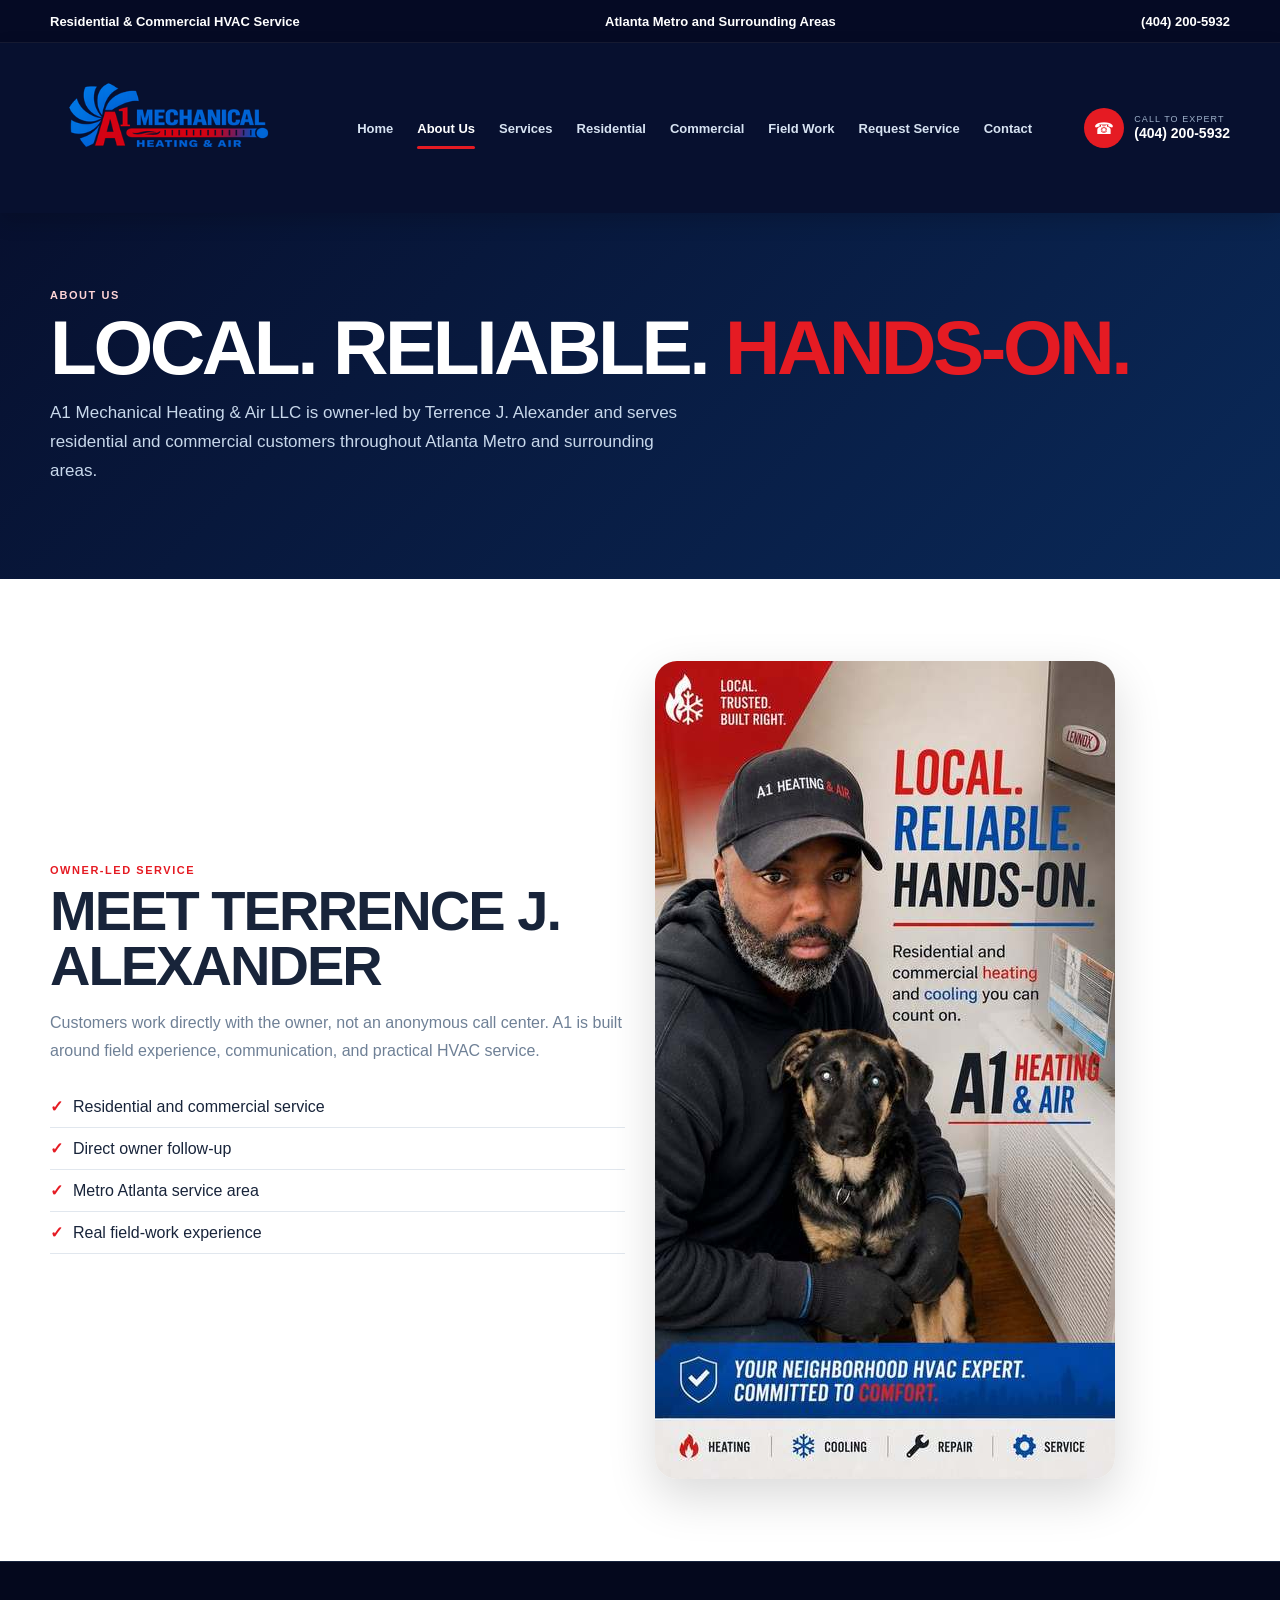
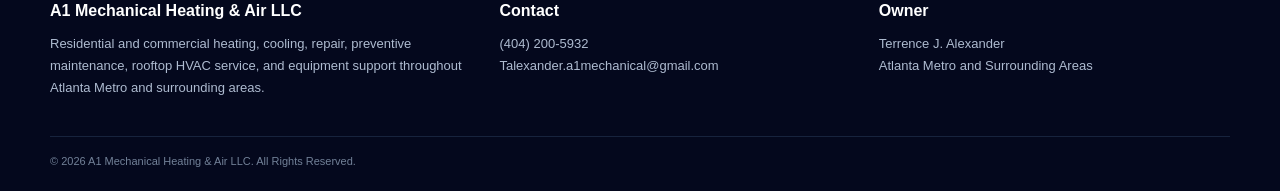
==== about.html @ 8cfcb60a "Add about.html" ====
<!doctype html><html lang="en"><head><meta charset="utf-8"><meta name="viewport" content="width=device-width,initial-scale=1"><title>About | A1 Mechanical Heating & Air</title><meta name="description" content="A1 Mechanical Heating & Air LLC - Metro Atlanta HVAC services."><style>:root{--navy:#07102f;--navy2:#0d1b3d;--blue:#0875d8;--red:#e51b23;--red2:#bd1118;--white:#fff;--soft:#f4f7fb;--ink:#18243a;--muted:#6f8096;--line:#dbe3ec}*{box-sizing:border-box}html{scroll-behavior:smooth}body{margin:0;font-family:Arial,Helvetica,sans-serif;color:var(--ink);background:var(--soft)}a{text-decoration:none;color:inherit}img{max-width:100%;display:block}.container{width:min(1180px,calc(100% - 36px));margin:auto}.topbar{background:#050a24;color:#fff;border-bottom:1px solid rgba(255,255,255,.07)}.topbar .container{min-height:42px;display:flex;align-items:center;justify-content:space-between;gap:18px;font-size:13px;font-weight:700}.site-header{background:var(--navy);position:sticky;top:0;z-index:50;box-shadow:0 8px 20px rgba(0,0,0,.16)}.nav{min-height:86px;display:flex;align-items:center;justify-content:space-between;gap:24px}.logo img{width:255px;height:auto}.tabs{display:flex;align-items:center;gap:24px;color:#d7e3f2;font-weight:700;font-size:13px}.tabs a{position:relative;padding:33px 0}.tabs a:hover,.tabs a.active{color:#fff}.tabs a.active:after{content:"";position:absolute;left:0;right:0;bottom:20px;height:3px;background:var(--red);border-radius:3px}.callbox{display:flex;align-items:center;gap:10px;color:#fff}.callcircle{width:40px;height:40px;border-radius:50%;background:var(--red);display:grid;place-items:center}.callbox small{display:block;color:#9db0c9;font-size:9px;text-transform:uppercase;letter-spacing:.12em}.callbox b{font-size:14px}.mobile-nav{display:none;background:var(--red);padding:10px 13px;border-radius:999px;color:#fff;font-size:12px;font-weight:900}.hero-wrap{background:var(--navy);padding:30px 0 56px}.hero{min-height:620px;border-radius:28px;overflow:hidden;background:linear-gradient(135deg,#074f86,#087db2 60%,#1aa4cc);display:grid;grid-template-columns:1.05fr .95fr;position:relative;box-shadow:0 30px 70px rgba(0,0,0,.35)}.hero-media{position:relative;min-height:620px;background:#0a2346;overflow:hidden}.hero-media img{width:100%;height:100%;object-fit:cover;object-position:center top}.hero-copy{padding:72px 54px 140px 48px;color:#fff;display:flex;flex-direction:column;justify-content:center}.kicker{color:#ffd5d7;text-transform:uppercase;letter-spacing:.14em;font-size:11px;font-weight:900;margin-bottom:12px}.hero h1,.page-hero h1{margin:0;text-transform:uppercase;font-size:clamp(48px,6vw,82px);line-height:.9;letter-spacing:-.045em}.hero h1 span,.page-hero h1 span{color:var(--red)}.hero p{font-size:17px;line-height:1.65;color:#e3f1fb;max-width:560px;margin:20px 0 25px}.actions{display:flex;gap:12px;flex-wrap:wrap}.btn{display:inline-flex;justify-content:center;align-items:center;padding:14px 18px;border-radius:8px;font-size:12px;font-weight:900;text-transform:uppercase;letter-spacing:.04em}.btn-red{background:var(--red);color:#fff}.btn-red:hover{background:var(--red2)}.btn-light{background:#fff;color:var(--navy)}.hero-contact{position:absolute;right:0;bottom:0;width:300px;background:#eef2f7;color:var(--ink);padding:22px;border-radius:18px 0 0 0}.hero-contact h3{margin:0 0 7px;font-size:21px}.hero-contact p{font-size:12px;line-height:1.45;color:#66768b;margin:0 0 10px}.hero-contact strong{font-size:28px;color:var(--red)}.quickbar{width:min(900px,86%);margin:-54px auto 0;position:relative;z-index:5;background:#edf2f7;display:grid;grid-template-columns:repeat(4,1fr);box-shadow:0 18px 45px rgba(0,0,0,.2)}.quick{padding:18px 14px;text-align:center;border-right:1px solid #cad3de;font-weight:800;color:#1b283b}.quick:last-child{border:0}.quick .icon{display:block;font-size:26px;margin-bottom:6px}.quick:nth-child(odd) .icon{color:var(--red)}.quick:nth-child(even) .icon{color:var(--blue)}.section{padding:82px 0}.section.dark{background:var(--navy);color:#fff}.section.alt{background:#fff}.eyebrow{color:var(--red);font-size:11px;letter-spacing:.14em;text-transform:uppercase;font-weight:900}.section h2{font-size:clamp(36px,4.5vw,56px);line-height:.98;text-transform:uppercase;letter-spacing:-.035em;margin:8px 0 14px}.section-lead{max-width:760px;color:var(--muted);line-height:1.7}.dark .section-lead{color:#aebbd0}.card-grid{display:grid;grid-template-columns:repeat(4,1fr);gap:18px;margin-top:32px}.card{background:#fff;border:1px solid var(--line);border-radius:18px;padding:24px;box-shadow:0 14px 35px rgba(9,28,56,.08)}.dark .card{background:#0d1938;border-color:#213456;color:#fff}.card h3{margin:0 0 9px;font-size:22px}.card p{margin:0;color:var(--muted);line-height:1.65;font-size:13px}.dark .card p{color:#9eacc1}.card .mini{width:48px;height:48px;border-radius:13px;background:#152344;display:grid;place-items:center;font-size:24px;margin-bottom:15px}.feature-grid{display:grid;grid-template-columns:1fr 1fr;gap:22px;margin-top:34px}.feature{min-height:500px;border-radius:22px;overflow:hidden;position:relative;background:#0d1830}.feature img{width:100%;height:100%;object-fit:cover}.feature:after{content:"";position:absolute;inset:0;background:linear-gradient(transparent 48%,rgba(4,9,27,.95))}.feature-copy{position:absolute;left:28px;right:28px;bottom:28px;z-index:2;color:#fff}.feature-copy h3{margin:0;font-size:36px;text-transform:uppercase}.feature-copy p{margin:8px 0 12px;color:#d3dfed;line-height:1.55}.band{background:linear-gradient(90deg,var(--blue),#064f9f);color:#fff;padding:26px 0}.band .container{display:flex;align-items:center;justify-content:space-between;gap:20px}.band h3{margin:0;font-size:28px;text-transform:uppercase}.band p{margin:5px 0 0;color:#dbeeff}.gallery{display:grid;grid-template-columns:repeat(5,1fr);gap:14px;margin-top:30px}.gallery img{width:100%;aspect-ratio:3/4;object-fit:cover;border-radius:16px;box-shadow:0 14px 34px rgba(0,0,0,.12)}.page-hero{background:linear-gradient(135deg,var(--navy),#0a2958);color:#fff;padding:76px 0}.page-hero p{max-width:650px;color:#c8d8eb;line-height:1.7;font-size:17px}.content-split{display:grid;grid-template-columns:1fr 1fr;gap:30px;align-items:center}.content-split img{border-radius:22px;box-shadow:0 18px 48px rgba(0,0,0,.15)}.list{padding:0;margin:22px 0;list-style:none}.list li{padding:11px 0;border-bottom:1px solid #e1e7ee}.list li:before{content:"✓";color:var(--red);font-weight:900;margin-right:10px}.form-shell{display:grid;grid-template-columns:.8fr 1.2fr;gap:26px;align-items:start}.contact-card{background:linear-gradient(145deg,#0e2a57,#081730);color:#fff;border-radius:22px;padding:30px;position:sticky;top:110px}.contact-card h3{margin:0 0 10px;font-size:33px;text-transform:uppercase}.contact-card p{color:#b4c5d9;line-height:1.6}.contact-item{padding:14px 0;border-top:1px solid rgba(255,255,255,.13)}.contact-item:first-of-type{border:0}.contact-item span{display:block;font-size:13px;color:#bfd0e1;margin-top:3px}.form-card{background:#fff;border-radius:22px;padding:30px;box-shadow:0 16px 42px rgba(0,0,0,.08)}.form-card h2{margin-top:0}.form-grid{display:grid;grid-template-columns:1fr 1fr;gap:14px}.field{display:flex;flex-direction:column;gap:6px}.full{grid-column:1/-1}label{font-size:12px;font-weight:800;color:#25364a}input,select,textarea{width:100%;border:1px solid #ccd6e1;border-radius:10px;padding:12px 13px;outline:none}input:focus,select:focus,textarea:focus{border-color:var(--blue);box-shadow:0 0 0 4px rgba(8,117,216,.08)}textarea{min-height:120px;resize:vertical}.segment{display:grid;grid-template-columns:1fr 1fr;gap:8px}.segment input{display:none}.segment span{display:block;text-align:center;padding:11px;border:1px solid #ccd6e1;border-radius:10px;font-weight:800;cursor:pointer}.segment input:checked+span{background:#eef6ff;border-color:var(--blue);color:var(--blue)}.submit{width:100%;border:0;border-radius:10px;background:var(--red);color:#fff;padding:15px;font-weight:900;text-transform:uppercase;cursor:pointer}footer{background:#04081d;color:#aebbd0;padding:40px 0 24px;border-top:1px solid #17233d}.footer-grid{display:grid;grid-template-columns:1.2fr 1fr 1fr;gap:28px}footer h4{margin:0 0 10px;color:#fff}footer p,footer a{font-size:13px;line-height:1.7}.copy{border-top:1px solid #17233d;margin-top:24px;padding-top:18px;font-size:11px;color:#728198}@media(max-width:980px){.tabs,.callbox{display:none}.mobile-nav{display:inline-flex}.hero{grid-template-columns:1fr}.hero-media{min-height:420px}.hero-copy{padding:42px 30px 150px}.quickbar{width:94%;grid-template-columns:1fr 1fr}.card-grid{grid-template-columns:1fr 1fr}.gallery{grid-template-columns:repeat(3,1fr)}.content-split,.form-shell{grid-template-columns:1fr}.contact-card{position:static}.footer-grid{grid-template-columns:1fr 1fr}}@media(max-width:640px){.container{width:min(100% - 24px,1180px)}.topbar .container{justify-content:center;text-align:center}.logo img{width:220px}.hero-media{min-height:330px}.hero-copy{padding:32px 22px 165px}.hero h1,.page-hero h1{font-size:50px}.hero-contact{width:100%;border-radius:0}.quickbar{width:100%;margin-top:0}.card-grid{grid-template-columns:1fr}.feature-grid{grid-template-columns:1fr}.gallery{grid-template-columns:1fr 1fr}.band .container{display:block}.band .btn{margin-top:14px}.form-grid{grid-template-columns:1fr}.full{grid-column:auto}.footer-grid{grid-template-columns:1fr}}</style></head><body><div class="topbar"><div class="container"><span>Residential &amp; Commercial HVAC Service</span><span>Atlanta Metro and Surrounding Areas</span><a href="tel:+14042005932">(404) 200-5932</a></div></div><header class="site-header"><div class="container nav"><a class="logo" href="index.html"><img src="[data-uri]" alt="A1 Mechanical Heating & Air"></a><nav class="tabs"><a href="index.html" class="">Home</a><a href="about.html" class="active">About Us</a><a href="services.html" class="">Services</a><a href="residential.html" class="">Residential</a><a href="commercial.html" class="">Commercial</a><a href="field-work.html" class="">Field Work</a><a href="request-service.html" class="">Request Service</a><a href="contact.html" class="">Contact</a></nav><div class="callbox"><div class="callcircle">☎</div><div><small>Call to Expert</small><b>(404) 200-5932</b></div></div><a class="mobile-nav" href="request-service.html">Request Service</a></div></header><main><section class="page-hero"><div class="container"><div class="kicker">About Us</div><h1>Local. Reliable. <span>Hands-On.</span></h1><p>A1 Mechanical Heating & Air LLC is owner-led by Terrence J. Alexander and serves residential and commercial customers throughout Atlanta Metro and surrounding areas.</p></div></section><section class="section alt"><div class="container content-split"><div><div class="eyebrow">Owner-Led Service</div><h2>Meet Terrence J. Alexander</h2><p class="section-lead">Customers work directly with the owner, not an anonymous call center. A1 is built around field experience, communication, and practical HVAC service.</p><ul class="list"><li>Residential and commercial service</li><li>Direct owner follow-up</li><li>Metro Atlanta service area</li><li>Real field-work experience</li></ul></div><img src="[data-uri]" alt="Terrence J. Alexander"></div></section></main><footer><div class="container footer-grid"><div><h4>A1 Mechanical Heating &amp; Air LLC</h4><p>Residential and commercial heating, cooling, repair, preventive maintenance, rooftop HVAC service, and equipment support throughout Atlanta Metro and surrounding areas.</p></div><div><h4>Contact</h4><p><a href="tel:+14042005932">(404) 200-5932</a><br><a href="mailto:Talexander.a1mechanical@gmail.com">Talexander.a1mechanical@gmail.com</a></p></div><div><h4>Owner</h4><p>Terrence J. Alexander<br>Atlanta Metro and Surrounding Areas</p></div></div><div class="container copy">© 2026 A1 Mechanical Heating &amp; Air LLC. All Rights Reserved.</div></footer></body></html>
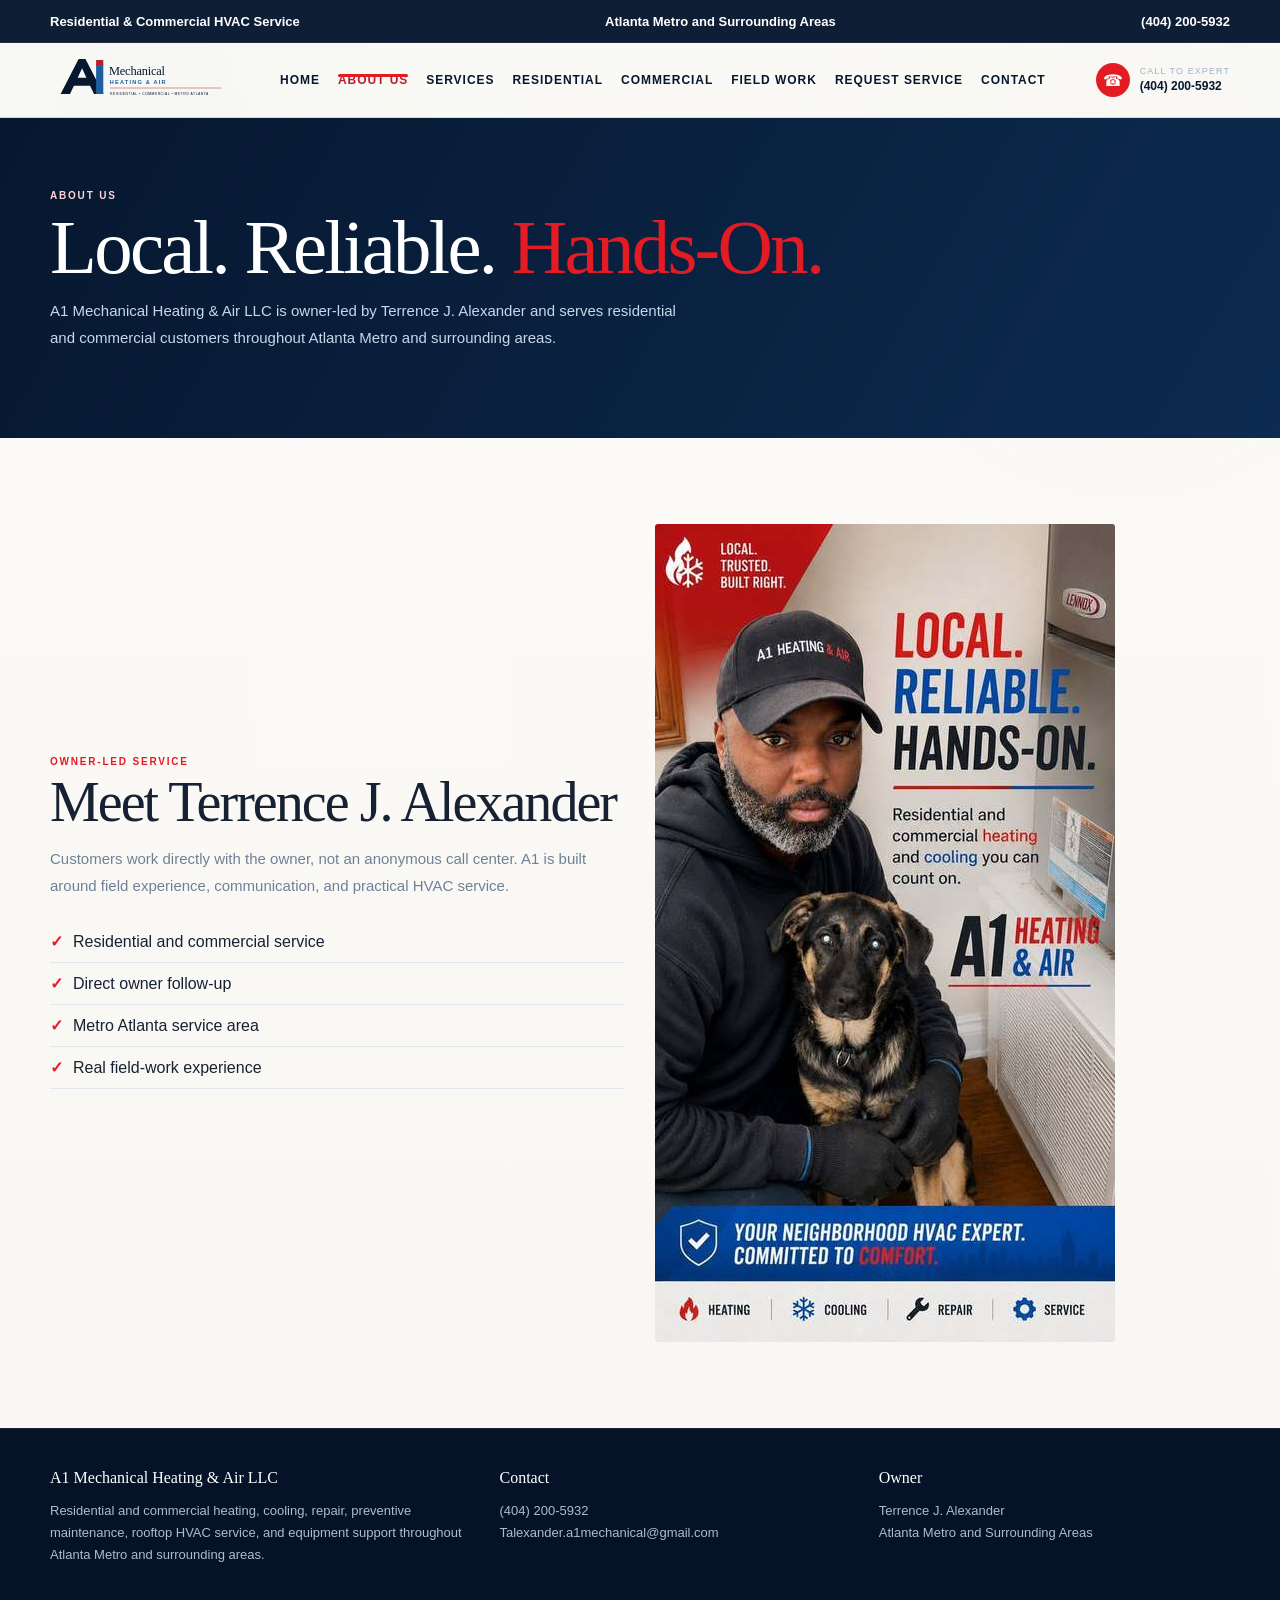
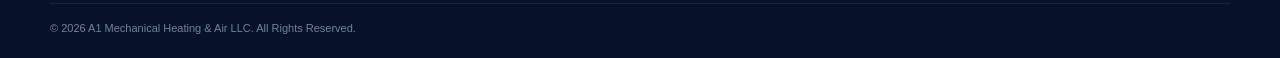
==== commit 1d45e88d: "Apply classic transparent A1 design system to about.html" ====
--- a/about.html
+++ b/about.html
@@ -1 +1 @@
-<!doctype html><html lang="en"><head><meta charset="utf-8"><meta name="viewport" content="width=device-width,initial-scale=1"><title>About | A1 Mechanical Heating & Air</title><meta name="description" content="A1 Mechanical Heating & Air LLC - Metro Atlanta HVAC services."><style>:root{--navy:#07102f;--navy2:#0d1b3d;--blue:#0875d8;--red:#e51b23;--red2:#bd1118;--white:#fff;--soft:#f4f7fb;--ink:#18243a;--muted:#6f8096;--line:#dbe3ec}*{box-sizing:border-box}html{scroll-behavior:smooth}body{margin:0;font-family:Arial,Helvetica,sans-serif;color:var(--ink);background:var(--soft)}a{text-decoration:none;color:inherit}img{max-width:100%;display:block}.container{width:min(1180px,calc(100% - 36px));margin:auto}.topbar{background:#050a24;color:#fff;border-bottom:1px solid rgba(255,255,255,.07)}.topbar .container{min-height:42px;display:flex;align-items:center;justify-content:space-between;gap:18px;font-size:13px;font-weight:700}.site-header{background:var(--navy);position:sticky;top:0;z-index:50;box-shadow:0 8px 20px rgba(0,0,0,.16)}.nav{min-height:86px;display:flex;align-items:center;justify-content:space-between;gap:24px}.logo img{width:255px;height:auto}.tabs{display:flex;align-items:center;gap:24px;color:#d7e3f2;font-weight:700;font-size:13px}.tabs a{position:relative;padding:33px 0}.tabs a:hover,.tabs a.active{color:#fff}.tabs a.active:after{content:"";position:absolute;left:0;right:0;bottom:20px;height:3px;background:var(--red);border-radius:3px}.callbox{display:flex;align-items:center;gap:10px;color:#fff}.callcircle{width:40px;height:40px;border-radius:50%;background:var(--red);display:grid;place-items:center}.callbox small{display:block;color:#9db0c9;font-size:9px;text-transform:uppercase;letter-spacing:.12em}.callbox b{font-size:14px}.mobile-nav{display:none;background:var(--red);padding:10px 13px;border-radius:999px;color:#fff;font-size:12px;font-weight:900}.hero-wrap{background:var(--navy);padding:30px 0 56px}.hero{min-height:620px;border-radius:28px;overflow:hidden;background:linear-gradient(135deg,#074f86,#087db2 60%,#1aa4cc);display:grid;grid-template-columns:1.05fr .95fr;position:relative;box-shadow:0 30px 70px rgba(0,0,0,.35)}.hero-media{position:relative;min-height:620px;background:#0a2346;overflow:hidden}.hero-media img{width:100%;height:100%;object-fit:cover;object-position:center top}.hero-copy{padding:72px 54px 140px 48px;color:#fff;display:flex;flex-direction:column;justify-content:center}.kicker{color:#ffd5d7;text-transform:uppercase;letter-spacing:.14em;font-size:11px;font-weight:900;margin-bottom:12px}.hero h1,.page-hero h1{margin:0;text-transform:uppercase;font-size:clamp(48px,6vw,82px);line-height:.9;letter-spacing:-.045em}.hero h1 span,.page-hero h1 span{color:var(--red)}.hero p{font-size:17px;line-height:1.65;color:#e3f1fb;max-width:560px;margin:20px 0 25px}.actions{display:flex;gap:12px;flex-wrap:wrap}.btn{display:inline-flex;justify-content:center;align-items:center;padding:14px 18px;border-radius:8px;font-size:12px;font-weight:900;text-transform:uppercase;letter-spacing:.04em}.btn-red{background:var(--red);color:#fff}.btn-red:hover{background:var(--red2)}.btn-light{background:#fff;color:var(--navy)}.hero-contact{position:absolute;right:0;bottom:0;width:300px;background:#eef2f7;color:var(--ink);padding:22px;border-radius:18px 0 0 0}.hero-contact h3{margin:0 0 7px;font-size:21px}.hero-contact p{font-size:12px;line-height:1.45;color:#66768b;margin:0 0 10px}.hero-contact strong{font-size:28px;color:var(--red)}.quickbar{width:min(900px,86%);margin:-54px auto 0;position:relative;z-index:5;background:#edf2f7;display:grid;grid-template-columns:repeat(4,1fr);box-shadow:0 18px 45px rgba(0,0,0,.2)}.quick{padding:18px 14px;text-align:center;border-right:1px solid #cad3de;font-weight:800;color:#1b283b}.quick:last-child{border:0}.quick .icon{display:block;font-size:26px;margin-bottom:6px}.quick:nth-child(odd) .icon{color:var(--red)}.quick:nth-child(even) .icon{color:var(--blue)}.section{padding:82px 0}.section.dark{background:var(--navy);color:#fff}.section.alt{background:#fff}.eyebrow{color:var(--red);font-size:11px;letter-spacing:.14em;text-transform:uppercase;font-weight:900}.section h2{font-size:clamp(36px,4.5vw,56px);line-height:.98;text-transform:uppercase;letter-spacing:-.035em;margin:8px 0 14px}.section-lead{max-width:760px;color:var(--muted);line-height:1.7}.dark .section-lead{color:#aebbd0}.card-grid{display:grid;grid-template-columns:repeat(4,1fr);gap:18px;margin-top:32px}.card{background:#fff;border:1px solid var(--line);border-radius:18px;padding:24px;box-shadow:0 14px 35px rgba(9,28,56,.08)}.dark .card{background:#0d1938;border-color:#213456;color:#fff}.card h3{margin:0 0 9px;font-size:22px}.card p{margin:0;color:var(--muted);line-height:1.65;font-size:13px}.dark .card p{color:#9eacc1}.card .mini{width:48px;height:48px;border-radius:13px;background:#152344;display:grid;place-items:center;font-size:24px;margin-bottom:15px}.feature-grid{display:grid;grid-template-columns:1fr 1fr;gap:22px;margin-top:34px}.feature{min-height:500px;border-radius:22px;overflow:hidden;position:relative;background:#0d1830}.feature img{width:100%;height:100%;object-fit:cover}.feature:after{content:"";position:absolute;inset:0;background:linear-gradient(transparent 48%,rgba(4,9,27,.95))}.feature-copy{position:absolute;left:28px;right:28px;bottom:28px;z-index:2;color:#fff}.feature-copy h3{margin:0;font-size:36px;text-transform:uppercase}.feature-copy p{margin:8px 0 12px;color:#d3dfed;line-height:1.55}.band{background:linear-gradient(90deg,var(--blue),#064f9f);color:#fff;padding:26px 0}.band .container{display:flex;align-items:center;justify-content:space-between;gap:20px}.band h3{margin:0;font-size:28px;text-transform:uppercase}.band p{margin:5px 0 0;color:#dbeeff}.gallery{display:grid;grid-template-columns:repeat(5,1fr);gap:14px;margin-top:30px}.gallery img{width:100%;aspect-ratio:3/4;object-fit:cover;border-radius:16px;box-shadow:0 14px 34px rgba(0,0,0,.12)}.page-hero{background:linear-gradient(135deg,var(--navy),#0a2958);color:#fff;padding:76px 0}.page-hero p{max-width:650px;color:#c8d8eb;line-height:1.7;font-size:17px}.content-split{display:grid;grid-template-columns:1fr 1fr;gap:30px;align-items:center}.content-split img{border-radius:22px;box-shadow:0 18px 48px rgba(0,0,0,.15)}.list{padding:0;margin:22px 0;list-style:none}.list li{padding:11px 0;border-bottom:1px solid #e1e7ee}.list li:before{content:"✓";color:var(--red);font-weight:900;margin-right:10px}.form-shell{display:grid;grid-template-columns:.8fr 1.2fr;gap:26px;align-items:start}.contact-card{background:linear-gradient(145deg,#0e2a57,#081730);color:#fff;border-radius:22px;padding:30px;position:sticky;top:110px}.contact-card h3{margin:0 0 10px;font-size:33px;text-transform:uppercase}.contact-card p{color:#b4c5d9;line-height:1.6}.contact-item{padding:14px 0;border-top:1px solid rgba(255,255,255,.13)}.contact-item:first-of-type{border:0}.contact-item span{display:block;font-size:13px;color:#bfd0e1;margin-top:3px}.form-card{background:#fff;border-radius:22px;padding:30px;box-shadow:0 16px 42px rgba(0,0,0,.08)}.form-card h2{margin-top:0}.form-grid{display:grid;grid-template-columns:1fr 1fr;gap:14px}.field{display:flex;flex-direction:column;gap:6px}.full{grid-column:1/-1}label{font-size:12px;font-weight:800;color:#25364a}input,select,textarea{width:100%;border:1px solid #ccd6e1;border-radius:10px;padding:12px 13px;outline:none}input:focus,select:focus,textarea:focus{border-color:var(--blue);box-shadow:0 0 0 4px rgba(8,117,216,.08)}textarea{min-height:120px;resize:vertical}.segment{display:grid;grid-template-columns:1fr 1fr;gap:8px}.segment input{display:none}.segment span{display:block;text-align:center;padding:11px;border:1px solid #ccd6e1;border-radius:10px;font-weight:800;cursor:pointer}.segment input:checked+span{background:#eef6ff;border-color:var(--blue);color:var(--blue)}.submit{width:100%;border:0;border-radius:10px;background:var(--red);color:#fff;padding:15px;font-weight:900;text-transform:uppercase;cursor:pointer}footer{background:#04081d;color:#aebbd0;padding:40px 0 24px;border-top:1px solid #17233d}.footer-grid{display:grid;grid-template-columns:1.2fr 1fr 1fr;gap:28px}footer h4{margin:0 0 10px;color:#fff}footer p,footer a{font-size:13px;line-height:1.7}.copy{border-top:1px solid #17233d;margin-top:24px;padding-top:18px;font-size:11px;color:#728198}@media(max-width:980px){.tabs,.callbox{display:none}.mobile-nav{display:inline-flex}.hero{grid-template-columns:1fr}.hero-media{min-height:420px}.hero-copy{padding:42px 30px 150px}.quickbar{width:94%;grid-template-columns:1fr 1fr}.card-grid{grid-template-columns:1fr 1fr}.gallery{grid-template-columns:repeat(3,1fr)}.content-split,.form-shell{grid-template-columns:1fr}.contact-card{position:static}.footer-grid{grid-template-columns:1fr 1fr}}@media(max-width:640px){.container{width:min(100% - 24px,1180px)}.topbar .container{justify-content:center;text-align:center}.logo img{width:220px}.hero-media{min-height:330px}.hero-copy{padding:32px 22px 165px}.hero h1,.page-hero h1{font-size:50px}.hero-contact{width:100%;border-radius:0}.quickbar{width:100%;margin-top:0}.card-grid{grid-template-columns:1fr}.feature-grid{grid-template-columns:1fr}.gallery{grid-template-columns:1fr 1fr}.band .container{display:block}.band .btn{margin-top:14px}.form-grid{grid-template-columns:1fr}.full{grid-column:auto}.footer-grid{grid-template-columns:1fr}}</style></head><body><div class="topbar"><div class="container"><span>Residential &amp; Commercial HVAC Service</span><span>Atlanta Metro and Surrounding Areas</span><a href="tel:+14042005932">(404) 200-5932</a></div></div><header class="site-header"><div class="container nav"><a class="logo" href="index.html"><img src="[data-uri]" alt="A1 Mechanical Heating & Air"></a><nav class="tabs"><a href="index.html" class="">Home</a><a href="about.html" class="active">About Us</a><a href="services.html" class="">Services</a><a href="residential.html" class="">Residential</a><a href="commercial.html" class="">Commercial</a><a href="field-work.html" class="">Field Work</a><a href="request-service.html" class="">Request Service</a><a href="contact.html" class="">Contact</a></nav><div class="callbox"><div class="callcircle">☎</div><div><small>Call to Expert</small><b>(404) 200-5932</b></div></div><a class="mobile-nav" href="request-service.html">Request Service</a></div></header><main><section class="page-hero"><div class="container"><div class="kicker">About Us</div><h1>Local. Reliable. <span>Hands-On.</span></h1><p>A1 Mechanical Heating & Air LLC is owner-led by Terrence J. Alexander and serves residential and commercial customers throughout Atlanta Metro and surrounding areas.</p></div></section><section class="section alt"><div class="container content-split"><div><div class="eyebrow">Owner-Led Service</div><h2>Meet Terrence J. Alexander</h2><p class="section-lead">Customers work directly with the owner, not an anonymous call center. A1 is built around field experience, communication, and practical HVAC service.</p><ul class="list"><li>Residential and commercial service</li><li>Direct owner follow-up</li><li>Metro Atlanta service area</li><li>Real field-work experience</li></ul></div><img src="[data-uri]" alt="Terrence J. Alexander"></div></section></main><footer><div class="container footer-grid"><div><h4>A1 Mechanical Heating &amp; Air LLC</h4><p>Residential and commercial heating, cooling, repair, preventive maintenance, rooftop HVAC service, and equipment support throughout Atlanta Metro and surrounding areas.</p></div><div><h4>Contact</h4><p><a href="tel:+14042005932">(404) 200-5932</a><br><a href="mailto:Talexander.a1mechanical@gmail.com">Talexander.a1mechanical@gmail.com</a></p></div><div><h4>Owner</h4><p>Terrence J. Alexander<br>Atlanta Metro and Surrounding Areas</p></div></div><div class="container copy">© 2026 A1 Mechanical Heating &amp; Air LLC. All Rights Reserved.</div></footer></body></html>+<!doctype html><html lang="en"><head><meta charset="utf-8"><meta name="viewport" content="width=device-width,initial-scale=1"><title>About | A1 Mechanical Heating & Air</title><meta name="description" content="A1 Mechanical Heating & Air LLC - Metro Atlanta HVAC services."><style>:root{--navy:#07102f;--navy2:#0d1b3d;--blue:#0875d8;--red:#e51b23;--red2:#bd1118;--white:#fff;--soft:#f4f7fb;--ink:#18243a;--muted:#6f8096;--line:#dbe3ec}*{box-sizing:border-box}html{scroll-behavior:smooth}body{margin:0;font-family:Arial,Helvetica,sans-serif;color:var(--ink);background:var(--soft)}a{text-decoration:none;color:inherit}img{max-width:100%;display:block}.container{width:min(1180px,calc(100% - 36px));margin:auto}.topbar{background:#050a24;color:#fff;border-bottom:1px solid rgba(255,255,255,.07)}.topbar .container{min-height:42px;display:flex;align-items:center;justify-content:space-between;gap:18px;font-size:13px;font-weight:700}.site-header{background:var(--navy);position:sticky;top:0;z-index:50;box-shadow:0 8px 20px rgba(0,0,0,.16)}.nav{min-height:86px;display:flex;align-items:center;justify-content:space-between;gap:24px}.logo img{width:255px;height:auto}.tabs{display:flex;align-items:center;gap:24px;color:#d7e3f2;font-weight:700;font-size:13px}.tabs a{position:relative;padding:33px 0}.tabs a:hover,.tabs a.active{color:#fff}.tabs a.active:after{content:"";position:absolute;left:0;right:0;bottom:20px;height:3px;background:var(--red);border-radius:3px}.callbox{display:flex;align-items:center;gap:10px;color:#fff}.callcircle{width:40px;height:40px;border-radius:50%;background:var(--red);display:grid;place-items:center}.callbox small{display:block;color:#9db0c9;font-size:9px;text-transform:uppercase;letter-spacing:.12em}.callbox b{font-size:14px}.mobile-nav{display:none;background:var(--red);padding:10px 13px;border-radius:999px;color:#fff;font-size:12px;font-weight:900}.hero-wrap{background:var(--navy);padding:30px 0 56px}.hero{min-height:620px;border-radius:28px;overflow:hidden;background:linear-gradient(135deg,#074f86,#087db2 60%,#1aa4cc);display:grid;grid-template-columns:1.05fr .95fr;position:relative;box-shadow:0 30px 70px rgba(0,0,0,.35)}.hero-media{position:relative;min-height:620px;background:#0a2346;overflow:hidden}.hero-media img{width:100%;height:100%;object-fit:cover;object-position:center top}.hero-copy{padding:72px 54px 140px 48px;color:#fff;display:flex;flex-direction:column;justify-content:center}.kicker{color:#ffd5d7;text-transform:uppercase;letter-spacing:.14em;font-size:11px;font-weight:900;margin-bottom:12px}.hero h1,.page-hero h1{margin:0;text-transform:uppercase;font-size:clamp(48px,6vw,82px);line-height:.9;letter-spacing:-.045em}.hero h1 span,.page-hero h1 span{color:var(--red)}.hero p{font-size:17px;line-height:1.65;color:#e3f1fb;max-width:560px;margin:20px 0 25px}.actions{display:flex;gap:12px;flex-wrap:wrap}.btn{display:inline-flex;justify-content:center;align-items:center;padding:14px 18px;border-radius:8px;font-size:12px;font-weight:900;text-transform:uppercase;letter-spacing:.04em}.btn-red{background:var(--red);color:#fff}.btn-red:hover{background:var(--red2)}.btn-light{background:#fff;color:var(--navy)}.hero-contact{position:absolute;right:0;bottom:0;width:300px;background:#eef2f7;color:var(--ink);padding:22px;border-radius:18px 0 0 0}.hero-contact h3{margin:0 0 7px;font-size:21px}.hero-contact p{font-size:12px;line-height:1.45;color:#66768b;margin:0 0 10px}.hero-contact strong{font-size:28px;color:var(--red)}.quickbar{width:min(900px,86%);margin:-54px auto 0;position:relative;z-index:5;background:#edf2f7;display:grid;grid-template-columns:repeat(4,1fr);box-shadow:0 18px 45px rgba(0,0,0,.2)}.quick{padding:18px 14px;text-align:center;border-right:1px solid #cad3de;font-weight:800;color:#1b283b}.quick:last-child{border:0}.quick .icon{display:block;font-size:26px;margin-bottom:6px}.quick:nth-child(odd) .icon{color:var(--red)}.quick:nth-child(even) .icon{color:var(--blue)}.section{padding:82px 0}.section.dark{background:var(--navy);color:#fff}.section.alt{background:#fff}.eyebrow{color:var(--red);font-size:11px;letter-spacing:.14em;text-transform:uppercase;font-weight:900}.section h2{font-size:clamp(36px,4.5vw,56px);line-height:.98;text-transform:uppercase;letter-spacing:-.035em;margin:8px 0 14px}.section-lead{max-width:760px;color:var(--muted);line-height:1.7}.dark .section-lead{color:#aebbd0}.card-grid{display:grid;grid-template-columns:repeat(4,1fr);gap:18px;margin-top:32px}.card{background:#fff;border:1px solid var(--line);border-radius:18px;padding:24px;box-shadow:0 14px 35px rgba(9,28,56,.08)}.dark .card{background:#0d1938;border-color:#213456;color:#fff}.card h3{margin:0 0 9px;font-size:22px}.card p{margin:0;color:var(--muted);line-height:1.65;font-size:13px}.dark .card p{color:#9eacc1}.card .mini{width:48px;height:48px;border-radius:13px;background:#152344;display:grid;place-items:center;font-size:24px;margin-bottom:15px}.feature-grid{display:grid;grid-template-columns:1fr 1fr;gap:22px;margin-top:34px}.feature{min-height:500px;border-radius:22px;overflow:hidden;position:relative;background:#0d1830}.feature img{width:100%;height:100%;object-fit:cover}.feature:after{content:"";position:absolute;inset:0;background:linear-gradient(transparent 48%,rgba(4,9,27,.95))}.feature-copy{position:absolute;left:28px;right:28px;bottom:28px;z-index:2;color:#fff}.feature-copy h3{margin:0;font-size:36px;text-transform:uppercase}.feature-copy p{margin:8px 0 12px;color:#d3dfed;line-height:1.55}.band{background:linear-gradient(90deg,var(--blue),#064f9f);color:#fff;padding:26px 0}.band .container{display:flex;align-items:center;justify-content:space-between;gap:20px}.band h3{margin:0;font-size:28px;text-transform:uppercase}.band p{margin:5px 0 0;color:#dbeeff}.gallery{display:grid;grid-template-columns:repeat(5,1fr);gap:14px;margin-top:30px}.gallery img{width:100%;aspect-ratio:3/4;object-fit:cover;border-radius:16px;box-shadow:0 14px 34px rgba(0,0,0,.12)}.page-hero{background:linear-gradient(135deg,var(--navy),#0a2958);color:#fff;padding:76px 0}.page-hero p{max-width:650px;color:#c8d8eb;line-height:1.7;font-size:17px}.content-split{display:grid;grid-template-columns:1fr 1fr;gap:30px;align-items:center}.content-split img{border-radius:22px;box-shadow:0 18px 48px rgba(0,0,0,.15)}.list{padding:0;margin:22px 0;list-style:none}.list li{padding:11px 0;border-bottom:1px solid #e1e7ee}.list li:before{content:"✓";color:var(--red);font-weight:900;margin-right:10px}.form-shell{display:grid;grid-template-columns:.8fr 1.2fr;gap:26px;align-items:start}.contact-card{background:linear-gradient(145deg,#0e2a57,#081730);color:#fff;border-radius:22px;padding:30px;position:sticky;top:110px}.contact-card h3{margin:0 0 10px;font-size:33px;text-transform:uppercase}.contact-card p{color:#b4c5d9;line-height:1.6}.contact-item{padding:14px 0;border-top:1px solid rgba(255,255,255,.13)}.contact-item:first-of-type{border:0}.contact-item span{display:block;font-size:13px;color:#bfd0e1;margin-top:3px}.form-card{background:#fff;border-radius:22px;padding:30px;box-shadow:0 16px 42px rgba(0,0,0,.08)}.form-card h2{margin-top:0}.form-grid{display:grid;grid-template-columns:1fr 1fr;gap:14px}.field{display:flex;flex-direction:column;gap:6px}.full{grid-column:1/-1}label{font-size:12px;font-weight:800;color:#25364a}input,select,textarea{width:100%;border:1px solid #ccd6e1;border-radius:10px;padding:12px 13px;outline:none}input:focus,select:focus,textarea:focus{border-color:var(--blue);box-shadow:0 0 0 4px rgba(8,117,216,.08)}textarea{min-height:120px;resize:vertical}.segment{display:grid;grid-template-columns:1fr 1fr;gap:8px}.segment input{display:none}.segment span{display:block;text-align:center;padding:11px;border:1px solid #ccd6e1;border-radius:10px;font-weight:800;cursor:pointer}.segment input:checked+span{background:#eef6ff;border-color:var(--blue);color:var(--blue)}.submit{width:100%;border:0;border-radius:10px;background:var(--red);color:#fff;padding:15px;font-weight:900;text-transform:uppercase;cursor:pointer}footer{background:#04081d;color:#aebbd0;padding:40px 0 24px;border-top:1px solid #17233d}.footer-grid{display:grid;grid-template-columns:1.2fr 1fr 1fr;gap:28px}footer h4{margin:0 0 10px;color:#fff}footer p,footer a{font-size:13px;line-height:1.7}.copy{border-top:1px solid #17233d;margin-top:24px;padding-top:18px;font-size:11px;color:#728198}@media(max-width:980px){.tabs,.callbox{display:none}.mobile-nav{display:inline-flex}.hero{grid-template-columns:1fr}.hero-media{min-height:420px}.hero-copy{padding:42px 30px 150px}.quickbar{width:94%;grid-template-columns:1fr 1fr}.card-grid{grid-template-columns:1fr 1fr}.gallery{grid-template-columns:repeat(3,1fr)}.content-split,.form-shell{grid-template-columns:1fr}.contact-card{position:static}.footer-grid{grid-template-columns:1fr 1fr}}@media(max-width:640px){.container{width:min(100% - 24px,1180px)}.topbar .container{justify-content:center;text-align:center}.logo img{width:220px}.hero-media{min-height:330px}.hero-copy{padding:32px 22px 165px}.hero h1,.page-hero h1{font-size:50px}.hero-contact{width:100%;border-radius:0}.quickbar{width:100%;margin-top:0}.card-grid{grid-template-columns:1fr}.feature-grid{grid-template-columns:1fr}.gallery{grid-template-columns:1fr 1fr}.band .container{display:block}.band .btn{margin-top:14px}.form-grid{grid-template-columns:1fr}.full{grid-column:auto}.footer-grid{grid-template-columns:1fr}}</style><link rel="stylesheet" href="assets/a1-classic.css"></head><body><div class="topbar"><div class="container"><span>Residential &amp; Commercial HVAC Service</span><span>Atlanta Metro and Surrounding Areas</span><a href="tel:+14042005932">(404) 200-5932</a></div></div><header class="site-header"><div class="container nav"><a class="logo" href="index.html"><img src="assets/A1_Wordmark_Transparent.svg" alt="A1 Mechanical Heating & Air"></a><nav class="tabs"><a href="index.html" class="">Home</a><a href="about.html" class="active">About Us</a><a href="services.html" class="">Services</a><a href="residential.html" class="">Residential</a><a href="commercial.html" class="">Commercial</a><a href="field-work.html" class="">Field Work</a><a href="request-service.html" class="">Request Service</a><a href="contact.html" class="">Contact</a></nav><div class="callbox"><div class="callcircle">☎</div><div><small>Call to Expert</small><b>(404) 200-5932</b></div></div><a class="mobile-nav" href="request-service.html">Request Service</a></div></header><main><section class="page-hero"><div class="container"><div class="kicker">About Us</div><h1>Local. Reliable. <span>Hands-On.</span></h1><p>A1 Mechanical Heating & Air LLC is owner-led by Terrence J. Alexander and serves residential and commercial customers throughout Atlanta Metro and surrounding areas.</p></div></section><section class="section alt"><div class="container content-split"><div><div class="eyebrow">Owner-Led Service</div><h2>Meet Terrence J. Alexander</h2><p class="section-lead">Customers work directly with the owner, not an anonymous call center. A1 is built around field experience, communication, and practical HVAC service.</p><ul class="list"><li>Residential and commercial service</li><li>Direct owner follow-up</li><li>Metro Atlanta service area</li><li>Real field-work experience</li></ul></div><img src="[data-uri]" alt="Terrence J. Alexander"></div></section></main><footer><div class="container footer-grid"><div><h4>A1 Mechanical Heating &amp; Air LLC</h4><p>Residential and commercial heating, cooling, repair, preventive maintenance, rooftop HVAC service, and equipment support throughout Atlanta Metro and surrounding areas.</p></div><div><h4>Contact</h4><p><a href="tel:+14042005932">(404) 200-5932</a><br><a href="mailto:Talexander.a1mechanical@gmail.com">Talexander.a1mechanical@gmail.com</a></p></div><div><h4>Owner</h4><p>Terrence J. Alexander<br>Atlanta Metro and Surrounding Areas</p></div></div><div class="container copy">© 2026 A1 Mechanical Heating &amp; Air LLC. All Rights Reserved.</div></footer></body></html>
--- a/assets/a1-classic.css
+++ b/assets/a1-classic.css
@@ -0,0 +1,63 @@
+/* A1 Mechanical — Classic Premium UI System
+   Designed for transparent, restrained, high-trust presentation. */
+:root{
+  --a1-navy:#07172f;
+  --a1-navy-soft:#0d2748;
+  --a1-blue:#1f5f9f;
+  --a1-red:#b8202a;
+  --a1-ivory:#f7f4ed;
+  --a1-paper:rgba(255,255,255,.82);
+  --a1-paper-strong:rgba(255,255,255,.94);
+  --a1-ink:#162133;
+  --a1-muted:#647184;
+  --a1-line:rgba(7,23,47,.14);
+  --a1-shadow:0 18px 50px rgba(7,23,47,.10);
+}
+html{scroll-behavior:smooth}
+body{background:linear-gradient(180deg,#fbfaf7 0%,var(--a1-ivory) 48%,#f1eee7 100%)!important;color:var(--a1-ink)!important;font-family:Arial,Helvetica,sans-serif!important}
+body:before{content:"";position:fixed;inset:0;pointer-events:none;z-index:-1;background:radial-gradient(circle at 12% 12%,rgba(31,95,159,.08),transparent 28%),radial-gradient(circle at 88% 24%,rgba(184,32,42,.055),transparent 26%)}
+.utility,.topbar{background:rgba(7,23,47,.97)!important;border-bottom:1px solid rgba(255,255,255,.08)!important}
+header,.site-header{background:rgba(250,249,245,.84)!important;backdrop-filter:blur(18px)!important;-webkit-backdrop-filter:blur(18px)!important;border-bottom:1px solid var(--a1-line)!important;box-shadow:none!important}
+.nav{min-height:74px!important}
+.brand img,.logo img{max-height:52px!important;width:auto!important}
+.menu,.tabs{gap:18px!important}
+.menu a,.tabs a{font-size:12px!important;letter-spacing:.08em!important;text-transform:uppercase!important;font-weight:800!important;color:var(--a1-navy)!important;padding:10px 0!important}
+.menu a:hover,.tabs a:hover,.tabs a.active{color:var(--a1-red)!important}
+.callbox b{font-size:12px!important;color:var(--a1-navy)!important}
+.callcircle{width:34px!important;height:34px!important}
+.btn,.submit,.mobile-nav{min-height:0!important;padding:10px 14px!important;border-radius:3px!important;font-size:11px!important;line-height:1.05!important;letter-spacing:.08em!important;text-transform:uppercase!important;font-weight:800!important;box-shadow:none!important;transition:transform .2s ease,background .2s ease,border-color .2s ease!important}
+.btn:hover,.submit:hover{transform:translateY(-1px)!important}
+.btn-red,.submit{background:var(--a1-red)!important;color:#fff!important}
+.btn-blue{background:var(--a1-navy)!important;color:#fff!important}
+.btn-white,.btn-light{background:rgba(255,255,255,.9)!important;color:var(--a1-navy)!important;border:1px solid rgba(255,255,255,.65)!important}
+.hero-wrap{background:transparent!important;padding-top:18px!important}
+.hero{border-radius:0!important;box-shadow:none!important;border-top:1px solid rgba(255,255,255,.12)!important;border-bottom:1px solid rgba(255,255,255,.16)!important;min-height:610px!important}
+.hero-copy{padding-top:64px!important;padding-bottom:64px!important}
+.hero h1,.page-hero h1,.section h2{font-family:Georgia,'Times New Roman',serif!important;font-weight:500!important;text-transform:none!important;letter-spacing:-.035em!important}
+.hero h1{font-size:clamp(46px,6vw,82px)!important;line-height:.98!important}
+.hero p,.page-hero p,.section-lead{font-size:15px!important;line-height:1.8!important}
+.kicker,.eyebrow{font-size:10px!important;letter-spacing:.18em!important;text-transform:uppercase!important;font-weight:800!important}
+.hero-contact{background:rgba(247,244,237,.92)!important;border-radius:0!important;border:1px solid rgba(7,23,47,.10)!important;box-shadow:none!important}
+.quickbar{background:rgba(255,255,255,.76)!important;backdrop-filter:blur(18px)!important;border:1px solid var(--a1-line)!important;box-shadow:var(--a1-shadow)!important}
+.quick{font-size:12px!important;letter-spacing:.03em!important}
+.section{padding:86px 0!important}
+.section.alt{background:rgba(255,255,255,.44)!important}
+.section.dark{background:linear-gradient(145deg,#07172f,#0a203d)!important}
+.card,.form-card{border-radius:4px!important;background:rgba(255,255,255,.74)!important;backdrop-filter:blur(10px)!important;border:1px solid var(--a1-line)!important;box-shadow:none!important}
+.dark .card{background:rgba(255,255,255,.035)!important;border-color:rgba(255,255,255,.14)!important}
+.card h3,.feature-copy h3,.contact-card h3{font-family:Georgia,'Times New Roman',serif!important;font-weight:500!important;text-transform:none!important;letter-spacing:-.02em!important}
+.card .mini{border-radius:2px!important;background:rgba(7,23,47,.06)!important;border:1px solid var(--a1-line)!important}
+.feature{border-radius:4px!important}
+.feature:after{background:linear-gradient(transparent 42%,rgba(4,9,27,.90))!important}
+.band{background:var(--a1-navy)!important;border-top:1px solid rgba(255,255,255,.08)!important;border-bottom:1px solid rgba(255,255,255,.08)!important}
+.page-hero{background:linear-gradient(120deg,#07172f,#0c2b50)!important;padding:72px 0!important}
+.content-split img,.gallery img{border-radius:3px!important;box-shadow:none!important}
+.contact-card{border-radius:4px!important;background:linear-gradient(145deg,#07172f,#0c2b50)!important}
+input,select,textarea{border-radius:2px!important;background:rgba(255,255,255,.86)!important}
+.segment span{border-radius:2px!important;font-size:12px!important}
+footer{background:#061228!important}
+footer h4{font-family:Georgia,'Times New Roman',serif!important;font-weight:500!important}
+.services-grid,.service-grid,.field-grid,.contact-grid,.location-grid{gap:18px!important}
+.service-card,.stat,.panel,.location-card,.contact-panel{border-radius:4px!important;background:rgba(255,255,255,.72)!important;border:1px solid var(--a1-line)!important;box-shadow:none!important}
+@media(max-width:980px){.nav{min-height:66px!important}.hero{min-height:auto!important}.hero-copy{padding:44px 26px!important}.btn,.submit,.mobile-nav{padding:10px 13px!important;font-size:10px!important}}
+@media(max-width:640px){.section{padding:64px 0!important}.hero h1,.page-hero h1{font-size:44px!important}.brand img,.logo img{max-height:46px!important}}
